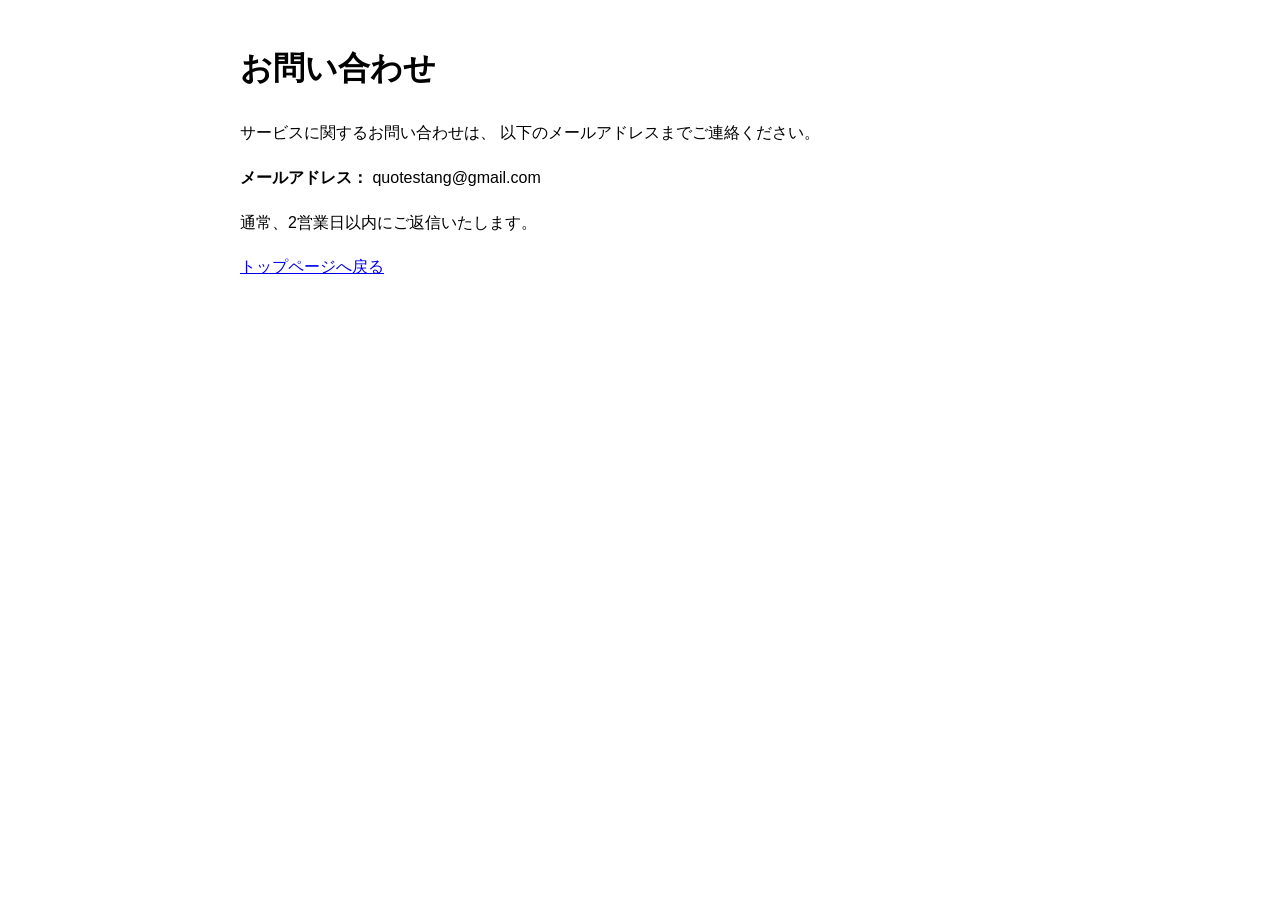
==== contact.html @ 278b3bdf "Create contact.html" ====
<!DOCTYPE html>
<html lang="ja">
<head>
  <meta charset="UTF-8">
  <title>お問い合わせ</title>
</head>
<body style="font-family:sans-serif;max-width:800px;margin:40px auto;padding:0 20px;line-height:1.8;">
  <h1>お問い合わせ</h1>

  <p>
    サービスに関するお問い合わせは、
    以下のメールアドレスまでご連絡ください。
  </p>

  <p>
    <strong>メールアドレス：</strong>
    quotestang@gmail.com
  </p>

  <p>
    通常、2営業日以内にご返信いたします。
  </p>

  <p><a href="/">トップページへ戻る</a></p>
</body>
</html>
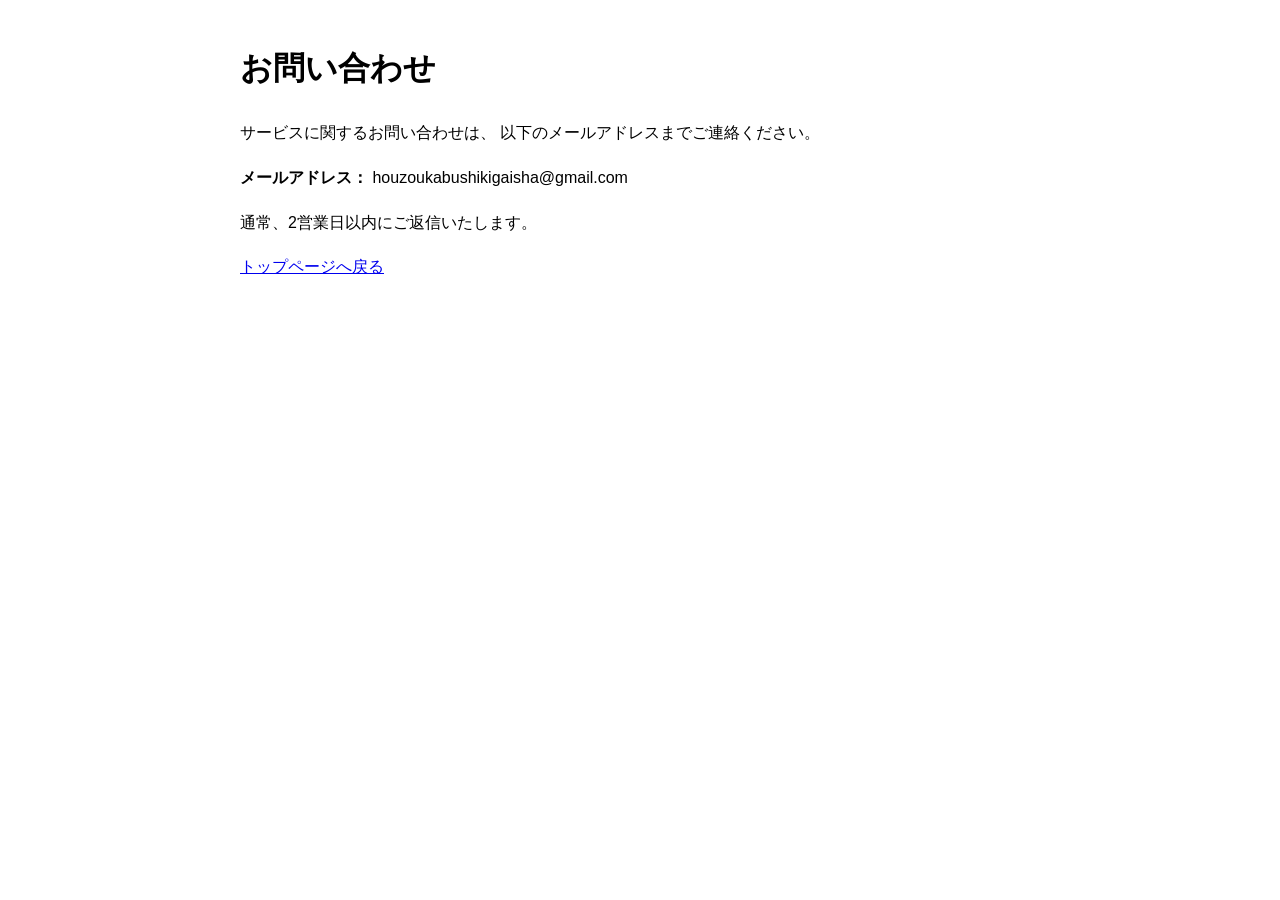
==== commit 74459d81: "Update contact.html" ====
--- a/contact.html
+++ b/contact.html
@@ -14,7 +14,7 @@
 
   <p>
     <strong>メールアドレス：</strong>
-    quotestang@gmail.com
+    houzoukabushikigaisha@gmail.com
   </p>
 
   <p>
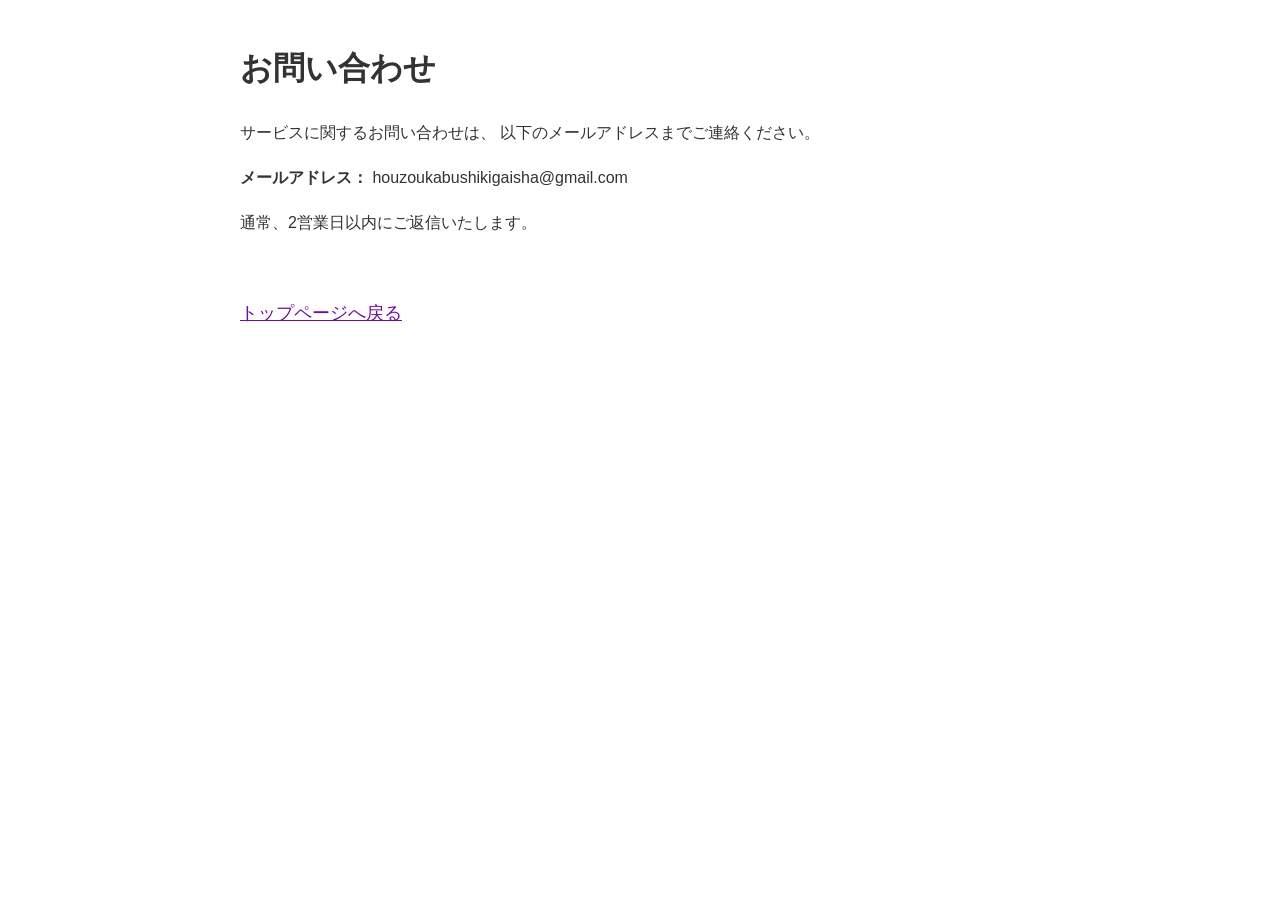
==== commit 47197de3: "Update contact.html" ====
--- a/contact.html
+++ b/contact.html
@@ -2,9 +2,12 @@
 <html lang="ja">
 <head>
   <meta charset="UTF-8">
-  <title>お問い合わせ</title>
+  <meta name="viewport" content="width=device-width, initial-scale=1.0">
+  <title>お問い合わせ | 恋愛返信AI</title>
 </head>
-<body style="font-family:sans-serif;max-width:800px;margin:40px auto;padding:0 20px;line-height:1.8;">
+
+<body style="font-family: -apple-system, BlinkMacSystemFont, 'Helvetica Neue', sans-serif; max-width: 800px; margin: 40px auto; padding: 0 20px; line-height: 1.8; color: #333;">
+
   <h1>お問い合わせ</h1>
 
   <p>
@@ -21,6 +24,11 @@
     通常、2営業日以内にご返信いたします。
   </p>
 
-  <p><a href="/">トップページへ戻る</a></p>
+  <p style="margin-top: 60px;">
+    <a href="/" style="font-size: 18px; color: #6a0dad; text-decoration: underline;">
+      トップページへ戻る
+    </a>
+  </p>
+
 </body>
 </html>
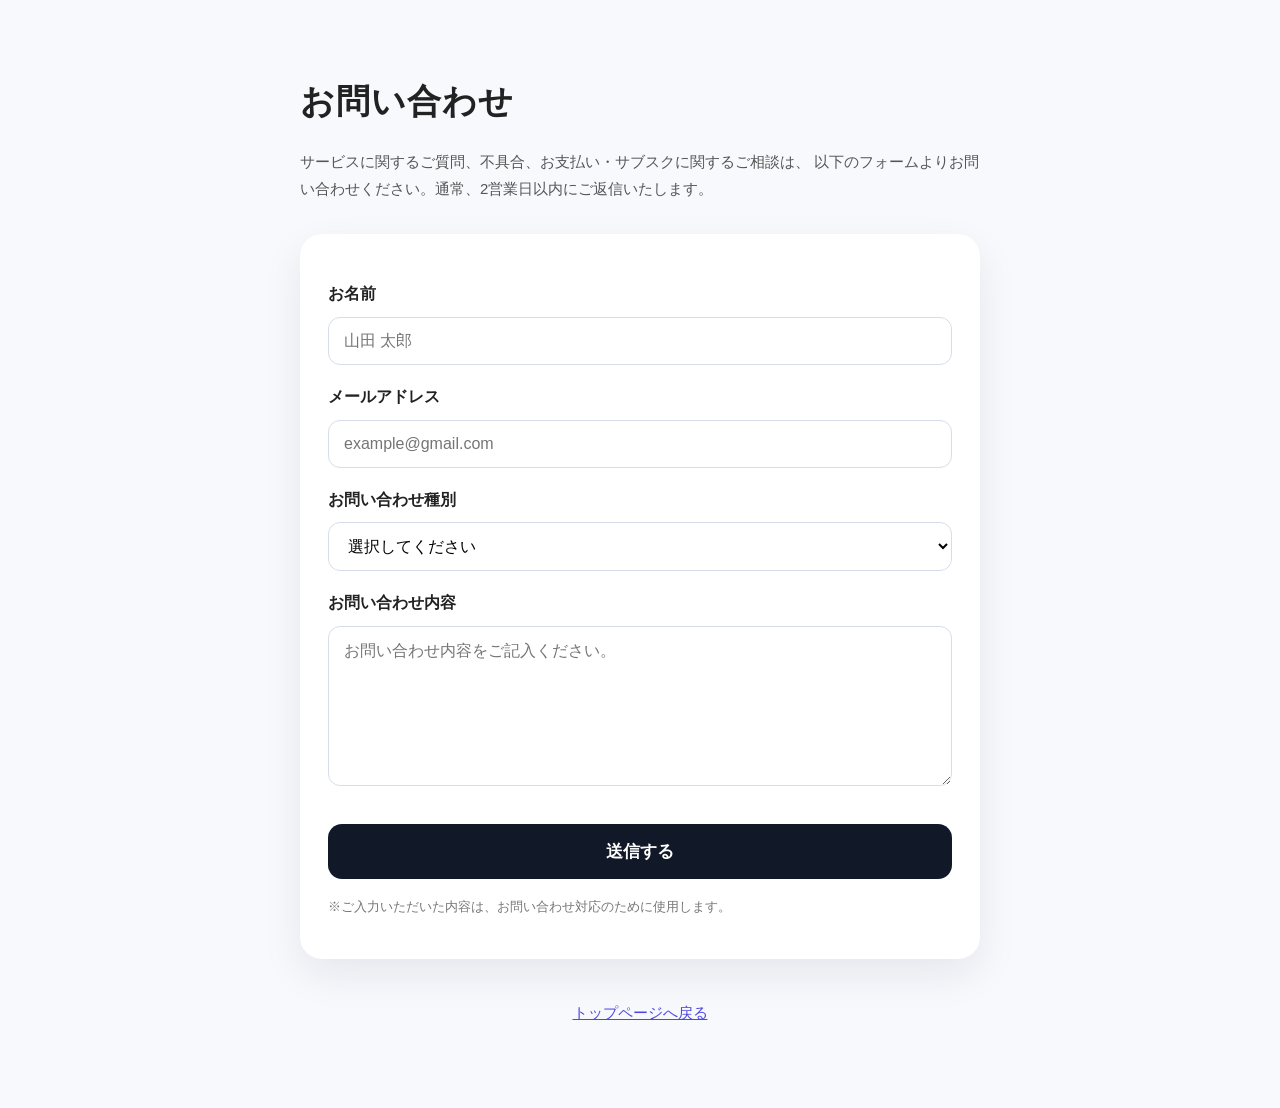
==== commit 47a08053: "Update contact.html" ====
--- a/contact.html
+++ b/contact.html
@@ -1,34 +1,137 @@
 <!DOCTYPE html>
 <html lang="ja">
 <head>
-  <meta charset="UTF-8">
-  <meta name="viewport" content="width=device-width, initial-scale=1.0">
+  <meta charset="UTF-8" />
+  <meta name="viewport" content="width=device-width, initial-scale=1.0" />
   <title>お問い合わせ | 恋愛返信AI</title>
+  <style>
+    body {
+      margin: 0;
+      font-family: -apple-system, BlinkMacSystemFont, "Helvetica Neue", sans-serif;
+      background: #f7f9fc;
+      color: #222;
+      line-height: 1.8;
+    }
+
+    .wrap {
+      max-width: 680px;
+      margin: 0 auto;
+      padding: 48px 20px 80px;
+    }
+
+    h1 {
+      font-size: 34px;
+      margin-bottom: 16px;
+      letter-spacing: 0.03em;
+    }
+
+    .lead {
+      color: #555;
+      margin-bottom: 32px;
+      font-size: 15px;
+    }
+
+    form {
+      background: #fff;
+      border-radius: 22px;
+      padding: 28px;
+      box-shadow: 0 16px 40px rgba(20, 30, 60, 0.08);
+    }
+
+    label {
+      display: block;
+      font-weight: 700;
+      margin: 18px 0 8px;
+    }
+
+    input,
+    select,
+    textarea {
+      width: 100%;
+      box-sizing: border-box;
+      border: 1px solid #d8dee9;
+      border-radius: 12px;
+      padding: 14px 15px;
+      font-size: 16px;
+      background: #fff;
+    }
+
+    textarea {
+      min-height: 160px;
+      resize: vertical;
+    }
+
+    button {
+      width: 100%;
+      margin-top: 28px;
+      padding: 16px;
+      border: none;
+      border-radius: 14px;
+      background: #111827;
+      color: #fff;
+      font-size: 17px;
+      font-weight: 700;
+      cursor: pointer;
+    }
+
+    .note {
+      font-size: 13px;
+      color: #777;
+      margin-top: 16px;
+    }
+
+    .back {
+      margin-top: 40px;
+      text-align: center;
+    }
+
+    .back a {
+      color: #4f46e5;
+      text-decoration: underline;
+      font-size: 15px;
+    }
+  </style>
 </head>
 
-<body style="font-family: -apple-system, BlinkMacSystemFont, 'Helvetica Neue', sans-serif; max-width: 800px; margin: 40px auto; padding: 0 20px; line-height: 1.8; color: #333;">
+<body>
+  <div class="wrap">
+    <h1>お問い合わせ</h1>
 
-  <h1>お問い合わせ</h1>
+    <p class="lead">
+      サービスに関するご質問、不具合、お支払い・サブスクに関するご相談は、
+      以下のフォームよりお問い合わせください。通常、2営業日以内にご返信いたします。
+    </p>
 
-  <p>
-    サービスに関するお問い合わせは、
-    以下のメールアドレスまでご連絡ください。
-  </p>
+    <form action="https://henxin-ai.onrender.com/contact" method="POST">
+      <label for="name">お名前</label>
+      <input id="name" name="name" type="text" placeholder="山田 太郎" required />
 
-  <p>
-    <strong>メールアドレス：</strong>
-    houzoukabushikigaisha@gmail.com
-  </p>
+      <label for="email">メールアドレス</label>
+      <input id="email" name="email" type="email" placeholder="example@gmail.com" required />
 
-  <p>
-    通常、2営業日以内にご返信いたします。
-  </p>
+      <label for="category">お問い合わせ種別</label>
+      <select id="category" name="category" required>
+        <option value="">選択してください</option>
+        <option value="利用方法について">利用方法について</option>
+        <option value="お支払い・サブスクについて">お支払い・サブスクについて</option>
+        <option value="不具合について">不具合について</option>
+        <option value="データ削除について">データ削除について</option>
+        <option value="その他">その他</option>
+      </select>
 
-  <p style="margin-top: 60px;">
-    <a href="/" style="font-size: 18px; color: #6a0dad; text-decoration: underline;">
-      トップページへ戻る
-    </a>
-  </p>
+      <label for="message">お問い合わせ内容</label>
+      <textarea id="message" name="message" placeholder="お問い合わせ内容をご記入ください。" required></textarea>
 
+      <button type="submit">送信する</button>
+
+      <p class="note">
+        ※ご入力いただいた内容は、お問い合わせ対応のために使用します。
+      </p>
+    </form>
+
+    <div class="back">
+      <a href="/">トップページへ戻る</a>
+    </div>
+  </div>
 </body>
 </html>
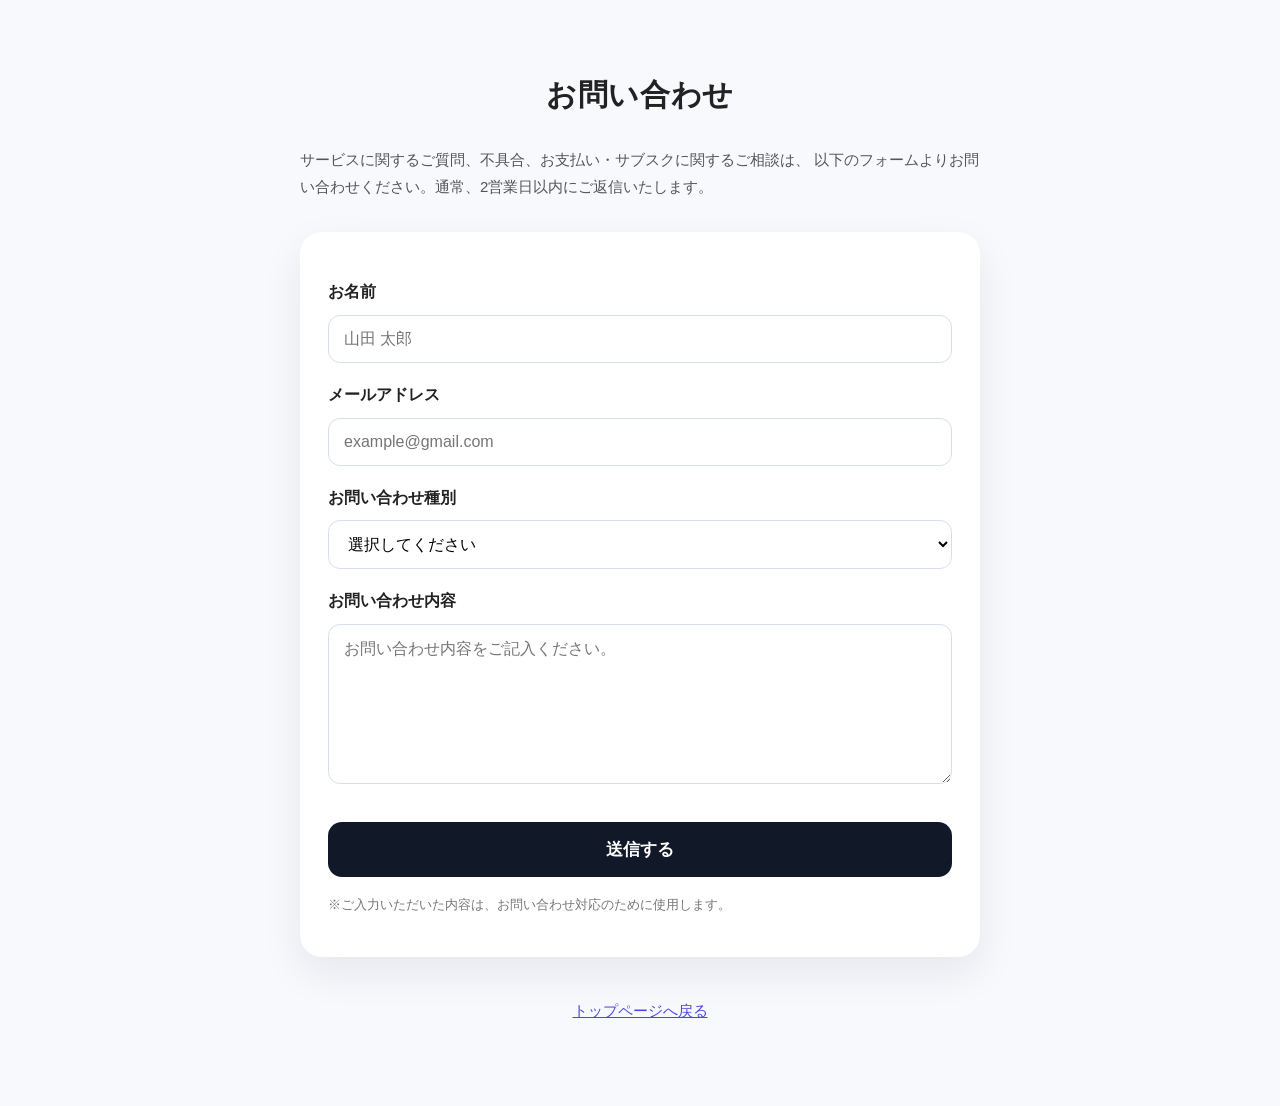
==== commit 95f1e257: "Update contact.html" ====
--- a/contact.html
+++ b/contact.html
@@ -20,9 +20,11 @@
     }
 
     h1 {
-      font-size: 34px;
-      margin-bottom: 16px;
-      letter-spacing: 0.03em;
+      text-align: center;
+      font-size: 30px;
+      font-weight: 700;
+      margin-bottom: 24px;
+      letter-spacing: 0.02em;
     }
 
     .lead {
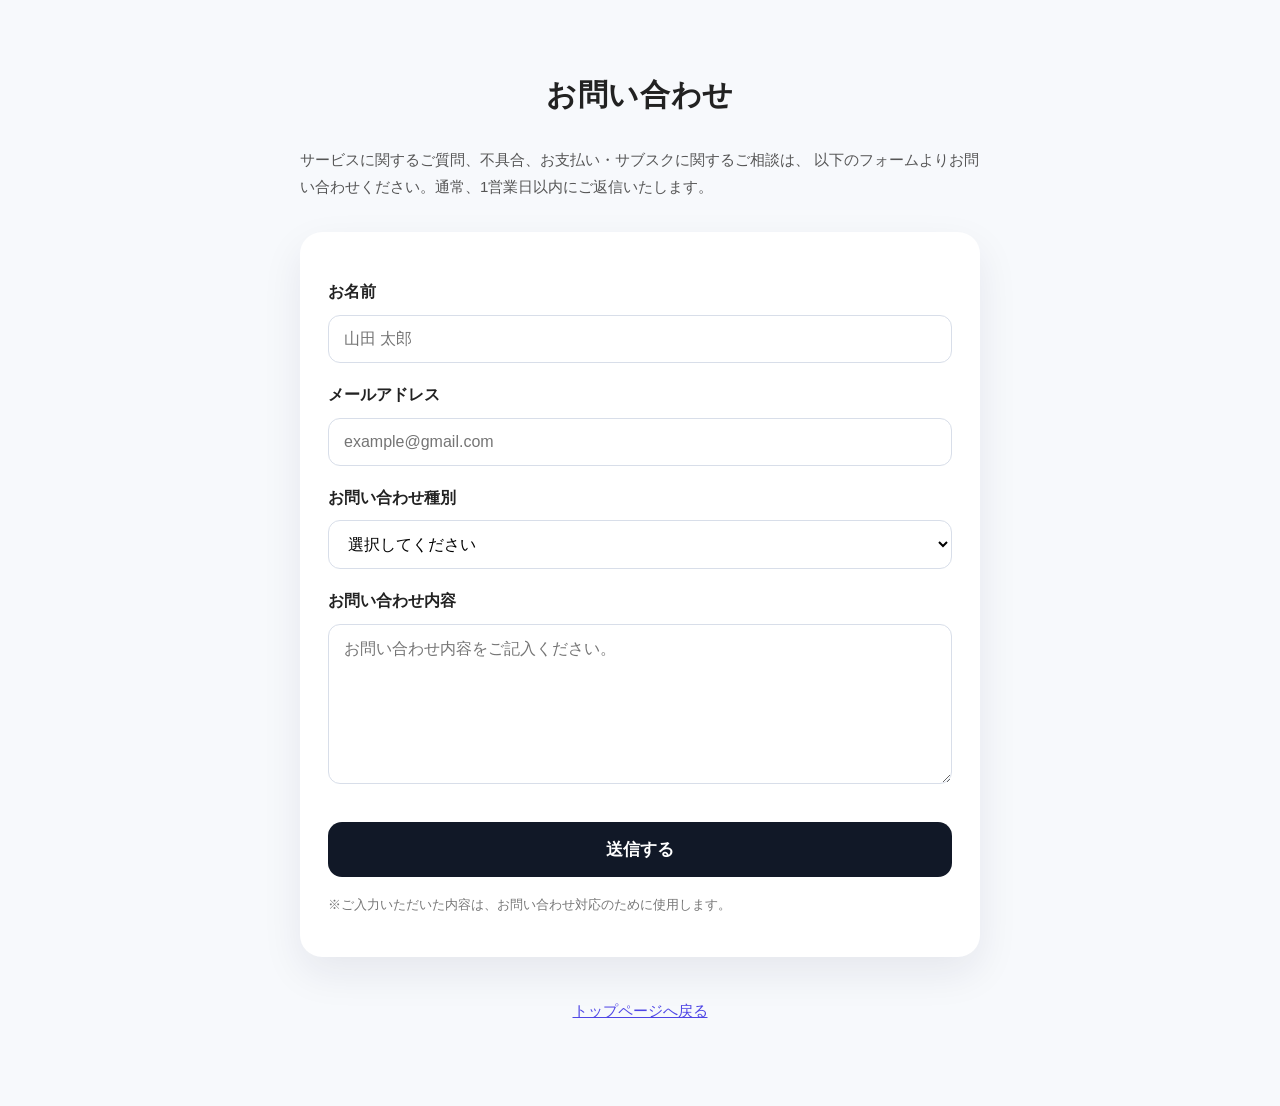
==== commit 6b99ee39: "Update contact.html" ====
--- a/contact.html
+++ b/contact.html
@@ -101,7 +101,7 @@
 
     <p class="lead">
       サービスに関するご質問、不具合、お支払い・サブスクに関するご相談は、
-      以下のフォームよりお問い合わせください。通常、2営業日以内にご返信いたします。
+      以下のフォームよりお問い合わせください。通常、1営業日以内にご返信いたします。
     </p>
 
     <form action="https://henxin-ai.onrender.com/contact" method="POST">
